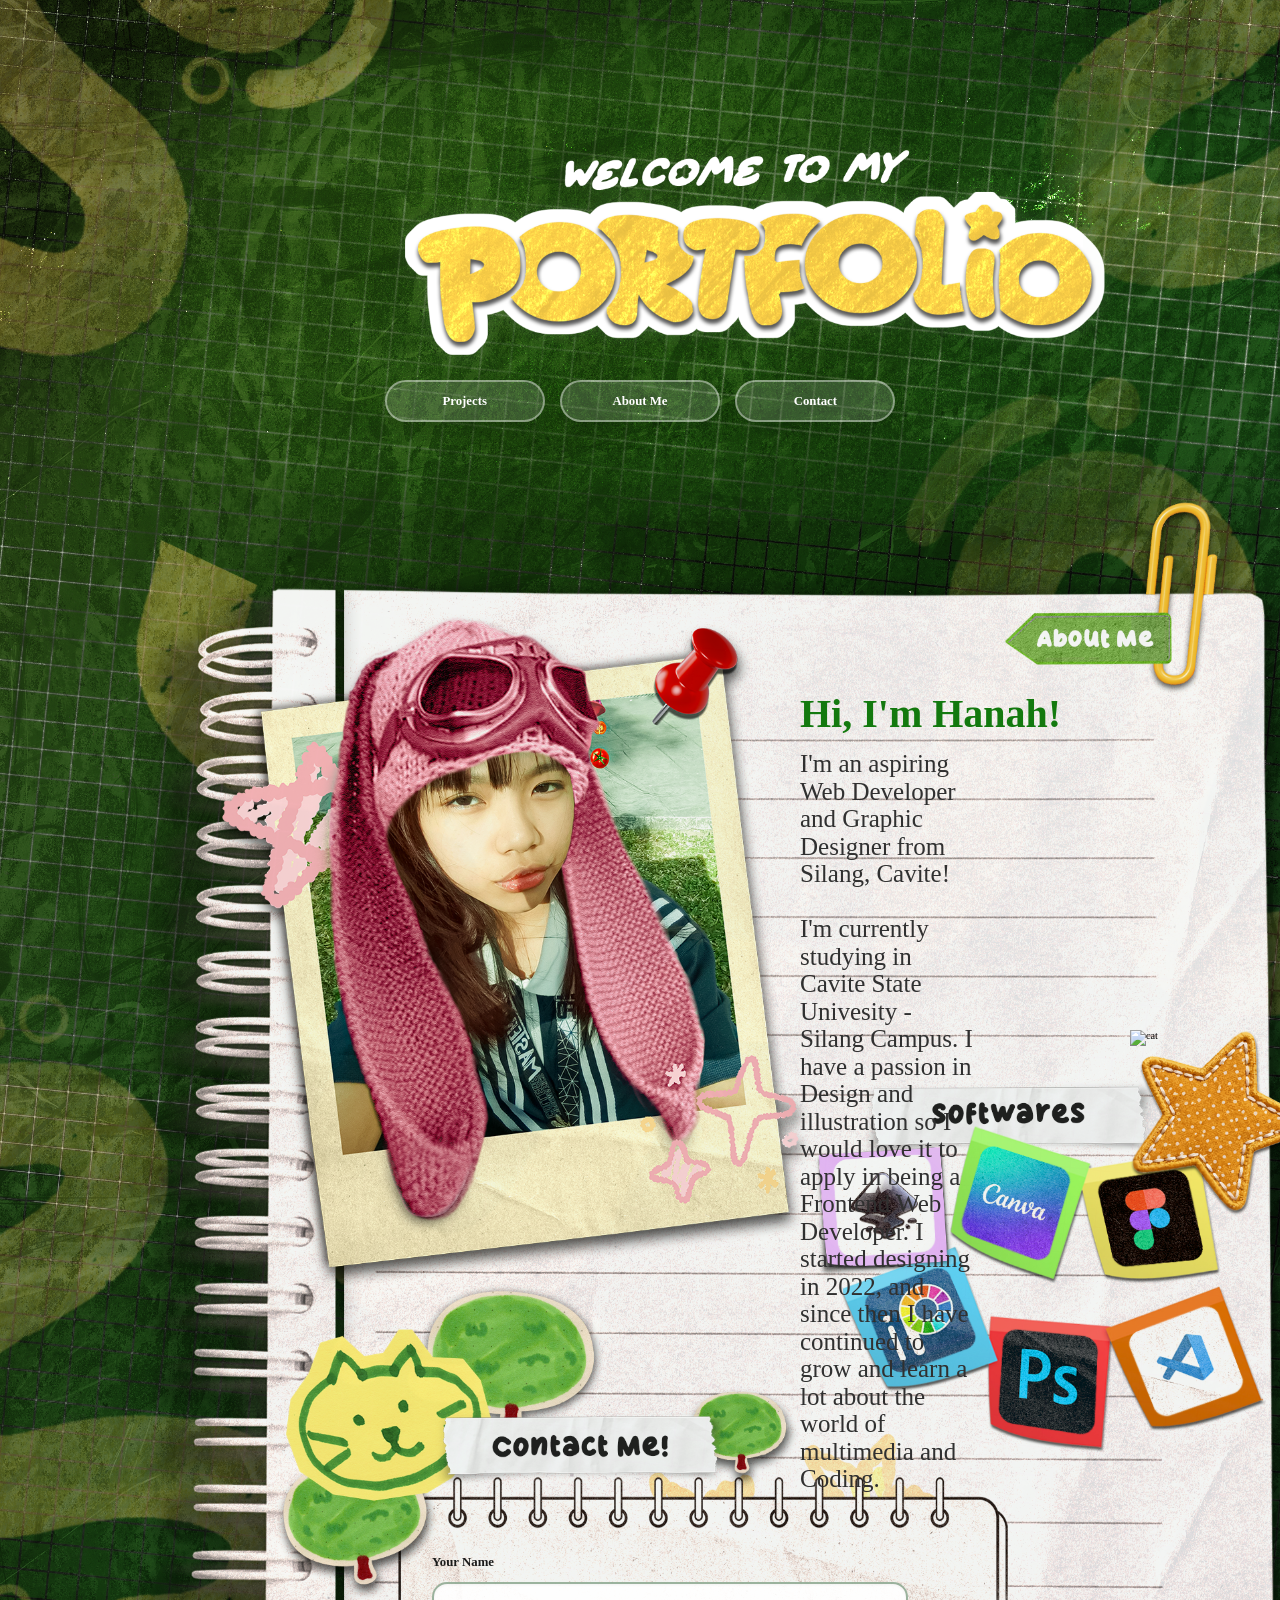
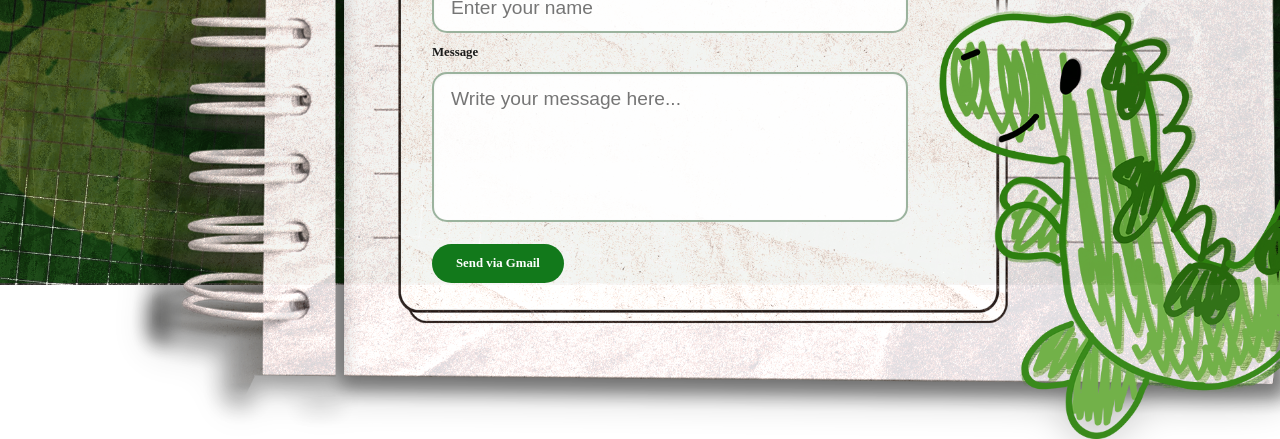
==== about.html @ a6636aa7 "Add files via upload" ====
<!DOCTYPE html>
<html>

<head>
    <title>About Me - My Portfolio</title>
    <link rel="stylesheet" href="style.css">
</head>

<body>

    <img src="Images/testitle.png"
         alt="My Portfolio"
         class="my-portfolio-title">

    <img src="Images/aboutmeh.png"
         alt="About Me"
         class="notebook">

    <a href="#top" class="back-button" id="backButton">
        <img src="Images/back-button.png" alt="Back to top">
    </a>

    <div class="button-container" id="mainNav">

        <a href="index.html" class="nav-title">
            <img src="Images/testitle.png"
                 alt="My Portfolio"
                 class="portfolio-title-nav">
        </a>

        <div class="nav-buttons">

            <a href="index.html#projects">Projects</a>

            <a href="about.html#about">About Me</a>

            <a href="#contact">Contact</a>

        </div>

    </div>

<img src="Images/star.png" class="star" alt="StarSticker">
<img src="Images/cat.png" class="cat" alt="cat">
   

<div id="greeting-text">
     <h2 id = "greetings">Hi, I'm Hanah!</h2>
    <p id = "welcome-text">I'm an aspiring Web Developer and Graphic Designer from Silang, Cavite! 
        <br><br>I'm currently studying in Cavite State Univesity - Silang Campus. I have a passion in Design and illustration so I would love it to apply in being a Frontend Web Developer. I started designing in 2022, and since then I have continued to grow and learn a lot about the world of multimedia and Coding.</p>
</div>


    <div id="about" class="about">

        <h2>About Me</h2>
        

    </div>

    <div id="contact" class="contact">

        

        <form id="contactForm" class="contact-form">

            <label for="emailInput">Your Name</label>
            <input
                id="emailInput"
                name="name"
                type="text"
                placeholder="Enter your name"
                autocomplete="name"
                required>

            <label for="messageInput">Message</label>
            <textarea
                id="messageInput"
                name="message"
                placeholder="Write your message here..."
                required></textarea>

            <button type="submit" class="send-btn">Send via Gmail</button>

        </form>

    </div>

    <script src="script.js"></script>

</body>

</html>
---- style.css ----
* {
    margin: 0;
    padding: 0;
    box-sizing: border-box;
    text-decoration: none;
    scroll-behavior: smooth;
    font-family: 'Crayon Kids';
    font-size: .8rem;
}

:root {
    --background-image: url('Images/testingbg.png');
}

body {
    background-image: url('Images/testingbg.png');
    background-size: 100% auto;
    background-repeat: no-repeat;
    background-position: top center;
    overflow-x: hidden;
}

#projects {
    scroll-margin-top: 200px;
}

#about {
    scroll-margin-top: 390px;
}

#contact {
    scroll-margin-top: -100px;
}

.back-button {
    position: fixed;
    right: 720px;
    bottom: 40px;
    z-index: 1000;

    opacity: 0;
    visibility: hidden;

    transition: opacity 0.3s ease;
    filter: drop-shadow(0 0 3px rgba(0, 0, 0, 0.5));
}

.back-button.show {
    opacity: 1;
    visibility: visible;
    animation: taunt 4.5s ease-in-out infinite;
}

@keyframes taunt {
    0% {
        transform: translateY(0);
    }

    10% {
        transform: translateY(-12px);
    }

    20% {
        transform: translateY(0);
    }

    30% {
        transform: translateY(-12px);
    }

    40% {
        transform: translateY(0);
    }

    50% {
        transform: translateY(-12px);
    }

    60% {
        transform: translateY(0);
    }

    66.67% {
        transform: translateY(0);
    }

    100% {
        transform: translateY(0);
    }
}

.portfolio-title-nav {
    width: 130px;
    height: auto;

    border: none;
    outline: none;
    box-shadow: none;
    background: none;
    padding: 0;
    margin: 0;

    display: block;
}

.nav-title {
    display: none;

    border: none;
    outline: none;
    box-shadow: none;
    background: none;

    padding: 0;
    margin: 0;

    text-decoration: none;
    cursor: pointer;
}

.nav-title:hover {
    border: none;
    outline: none;
    box-shadow: none;
    background: none;
    transform: none;
}

.back-button img {
    width: 50px;
    height: auto;
    display: block;
}

.my-portfolio-title {
    position: absolute;
    left: 405px;
    top: 150px;
    width: 700px;
    display: block;
    overflow: hidden;

    filter: drop-shadow(0 0 10px rgba(255, 255, 255, 0.1));

    transition: filter 0.3s ease;
}

.my-portfolio-title:hover {
    filter: drop-shadow(0 0 30px rgba(255, 215, 120, 0.35));
}

@keyframes fadeDown {
    from {
        opacity: 0;
        transform: translateY(-15px);
    }

    to {
        opacity: 1;
        transform: translateY(0);
    }
}

.button-container {
    position: absolute;
    top: 380px;
    left: 0;
    width: 100%;

    display: flex;
    justify-content: center;
    align-items: center;

    z-index: 1000;
}

.nav-buttons {
    display: flex;
    align-items: center;
    gap: 1.2rem;
}

.button-container.scrolled .nav-title {
    display: block;
    font-size: 18px;
}

.button-container.scrolled {
    position: fixed;
    top: 0;
    left: 0;

    width: 100%;
    padding: 15px 0;

    background: linear-gradient(
        to bottom,
        rgba(5, 0, 0, 0.85),
        rgba(255, 255, 255, 0)
    );

    gap: 1.5rem;

    animation: fadeDown 0.5s ease;
}

.button-container.scrolled .nav-buttons {
    display: flex;
    flex-direction: row;
    gap: 1.5rem;
}

.nav-buttons a {
    display: inline-flex;
    align-items: center;
    justify-content: center;

    min-width: 160px;
    padding: 0.9rem 1.8rem;

    border-radius: 30px;

    background: rgba(255, 255, 255, 0.15);

    color: #fff;

    font-size: 1rem;
    font-weight: 600;

    border: 2px solid rgba(255, 255, 255, 0.4);

    box-shadow: 0 8px 20px rgba(0, 0, 0, 0.15);

    transition: 0.3s ease;
}

.nav-buttons a:hover {
    transform: translateY(-2px);
    background: rgba(255, 255, 255, 0.25);
}

.notebook {
    position: absolute;
    left: 130px;
    top: 500px;

    width: 1200px;
    height: auto;

    display: block;
    opacity: 0.95;

    filter: drop-shadow(0 8px 18px rgba(0, 0, 0, 0.25));
}

.search-panel {
    position: absolute;
    left: 400px;
    top: 650px;
    width: 420px;
    z-index: 10;
}

#folderSearch {
    width: 100%;
    height: 48px;
    padding: 12px 18px;
    border: 2px solid rgba(80, 80, 80, 0.35);
    border-radius: 15px;
    background: rgba(255, 255, 255, 0.8);
    box-shadow: 0 4px 12px rgba(0, 0, 0, 0.08);
    font-size: 1.1rem;
    color: #1d1d1d;
}

#folderSearch:focus {
    outline: 3px solid rgba(34, 111, 52, 0.18);
    border-color: rgba(34, 111, 52, 0.7);
}

.activities {
    display: grid;
    grid-template-columns: repeat(3, 200px);
    gap: 60px;

    position: absolute;
    left: 400px;
    top: 750px;
}

.activity {
    width: 200px;
    text-align: center;
    transition: opacity 0.2s ease, transform 0.2s ease;
}

.activity.hidden {
    display: none;
}

.folder-btn {
    position: relative;

    width: 200px;
    height: 180px;

    background: transparent;
    border: none;
    padding: 0;

    cursor: pointer;
}

.activity p {
    margin-top: 15px;

    color: rgb(24, 24, 24);
    font-size: 15px;
}

.folder-btn img {
    position: absolute;
    inset: 0;

    width: 100%;
    height: 100%;

    transition:
        opacity 0.25s ease,
        transform 0.25s ease;

    pointer-events: none;
}

.folder-btn .closed-icon {
    opacity: 1;
}

.folder-btn .open-icon {
    opacity: 0;
}

.folder-btn:hover {
    transform: translateY(-1px);
}

.folder-btn:hover .closed-icon {
    opacity: 0;
}

.folder-btn:hover .open-icon {
    opacity: 1;
}

.folder-btn:focus-visible {
    outline: 2px solid rgba(255, 255, 255, 0.7);
    outline-offset: 10px;
    border-radius: 12px;
}

.empty-message {
    position: fixed;
    inset: 0;

    display: none;
    justify-content: center;
    align-items: center;

    z-index: 2000;
}

.empty-message.show {
    display: flex;
}

.message-box {
    background: white;

    padding: 30px 40px;

    border-radius: 20px;

    text-align: center;

    filter: drop-shadow(0 0 10px rgba(0, 0, 0, 0.5));

    color: black;
}

.message-box p {
    margin-bottom: 20px;
    font-size: 20px;
}

.message-box button {
    padding: 8px 25px;

    border: none;
    border-radius: 10px;

    cursor: pointer;

    background: #016d01;
    color: white;
}

.about {
    margin-top: 900px;
    width: 100%;
    text-align: center;
}

.contact {
    position: relative;
    display: block;
    margin-top: 300px;
    width: 100%;
    min-height: 500px;
    text-align: center;
    padding: 50px 20px 80px;
}
.contact-form {
    --form-width: 520px;
    --input-height: 51px;
    --textarea-height: 150px;
    --field-radius: 30px;
    --field-border: 2px solid rgba(4, 65, 12, 0.395);
    --field-bg: rgba(255, 255, 255, 0.9);
    --button-bg: #12791b;
    --button-hover: #084c0b;


    width: min(var(--form-width), 90vw);
    margin: 25px auto 0;
    display: flex;
    flex-direction: column;
    gap: 12px;
    text-align: left;
    padding: 24px 22px;
    border-radius: 18px;
    position: absolute;
    left: 410px;
    top: 295px;
    

}

.contact-form label {
    font-size: 1rem;
    font-weight: 700;
    color: #1a1a1a;
}

.contact-form input,
.contact-form textarea {
    width: 100%;
    border: var(--field-border);
    border-radius: var(--field-radius);
    background: var(--field-bg);
    padding: 14px 17px;
    font-size: 1rem;
    color: #222;
    resize: none;
    box-shadow: inset 0 1px 3px rgba(0, 0, 0, 0.05);
}

.contact-form input {
    height: var(--input-height);
    border-radius: 15px;
    font-family: "lazy dog", sans-serif;
    font-size: 1.5rem;
}

.contact-form textarea {
    min-height: var(--textarea-height);
    height: var(--textarea-height);
    border-radius: 15px;
    font-family: "lazy dog", sans-serif;
    font-size: 1.5rem;
}

.contact-form input:focus,
.contact-form textarea:focus {
    outline: 3px solid rgba(15, 93, 134, 0.18);
    border-color: rgba(100, 134, 15, 0.7);
}

.send-btn {
    align-self: flex-start;
    margin-top: 10px;
    padding: 12px 24px;
    border: none;
    border-radius: 999px;
    background: var(--button-bg);
    color: white;
    font-weight: 700;
    font-size: 1rem;
    cursor: pointer;
    transition: background 0.2s ease, transform 0.2s ease;
}

.send-btn:hover {
    background: var(--button-hover);
    transform: translateY(-1px);
}

#greetings {
    text-align: justify;
    color: rgb(19, 121, 14);
    font-size: 40px;
    position: absolute;
    left: 800px;
    top: 690px;
    font-family: 'Crayon Kids';
}

#welcome-text {
    text-align: left;
    color: rgb(48, 48, 48);
    font-size: 25px;
    position: absolute;
    left: 800px;
    top: 750px;
    margin-right: 300px;
    font-family: 'lazy dog';
    line-height: 1.1;
}

.star {
    position: absolute;
    left: 1130px;
    top: 1030px;
    width: 180px;
    height: auto;
    transition: transform 0.8s ease;
}

.star:hover {
        transform: rotate(360deg);
}

.cat {
    position: absolute;
    left: 1130px;
    top: 1030px;
    width: 180px;
    height: auto;
    transition: transform 0.8s ease;
}

.cat:hover {
        transform: rotate(360deg);
}
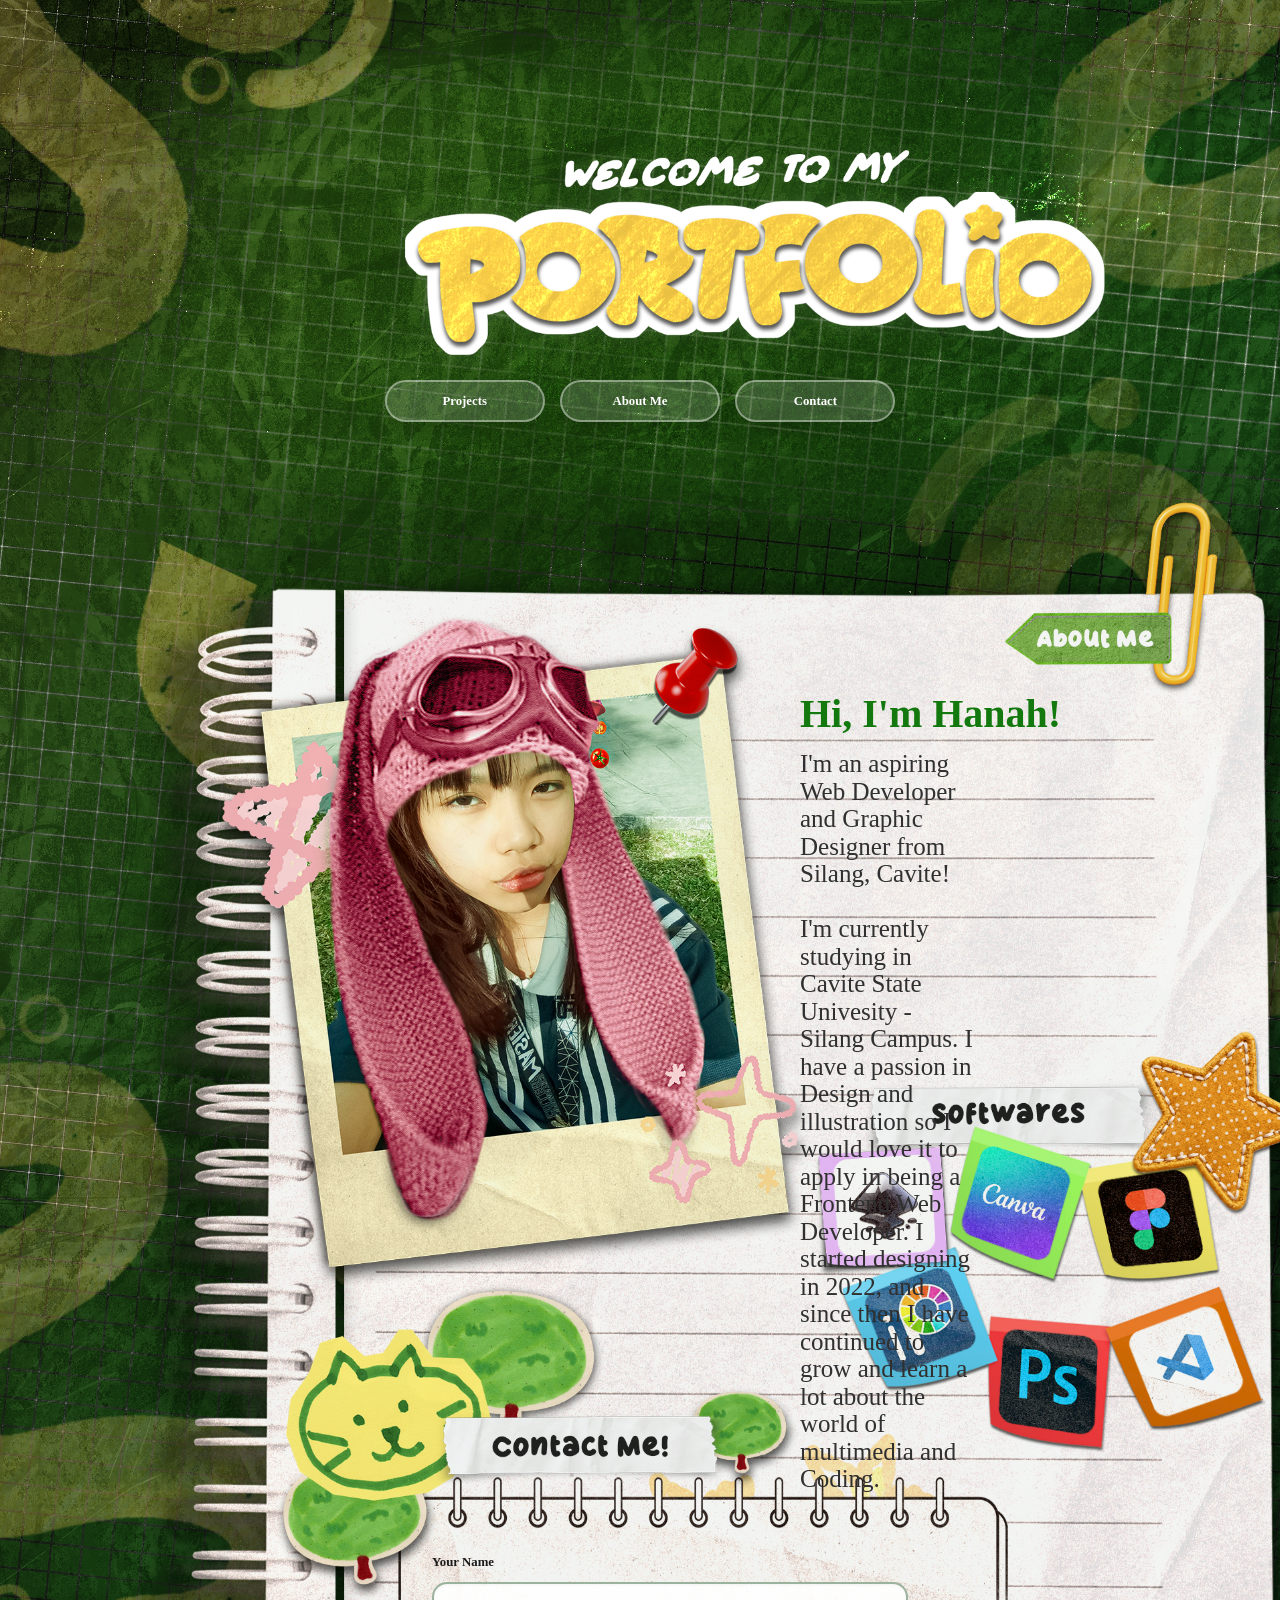
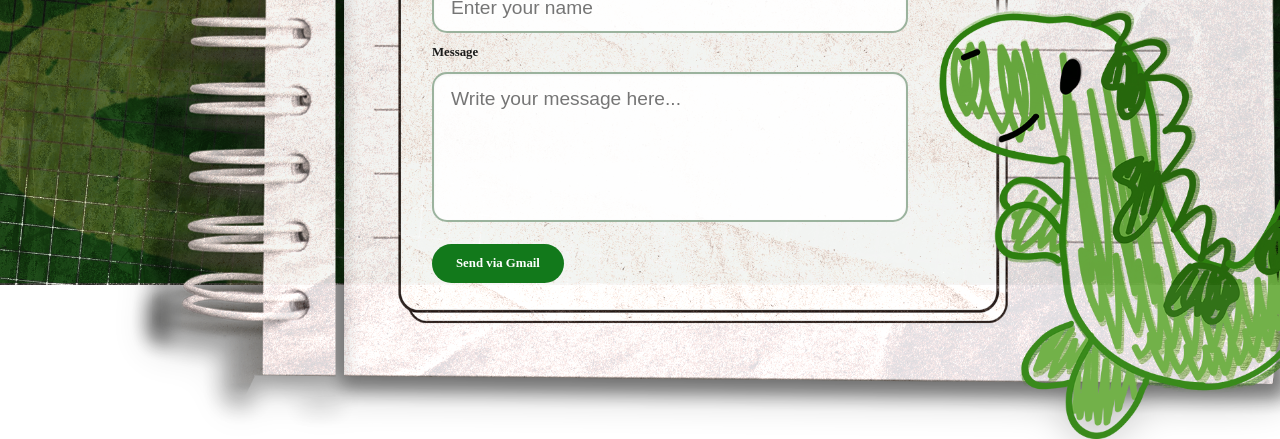
==== commit b006966b: "Add files via upload" ====
--- a/about.html
+++ b/about.html
@@ -41,7 +41,7 @@
     </div>
 
 <img src="Images/star.png" class="star" alt="StarSticker">
-<img src="Images/cat.png" class="cat" alt="cat">
+
    
 
 <div id="greeting-text">
